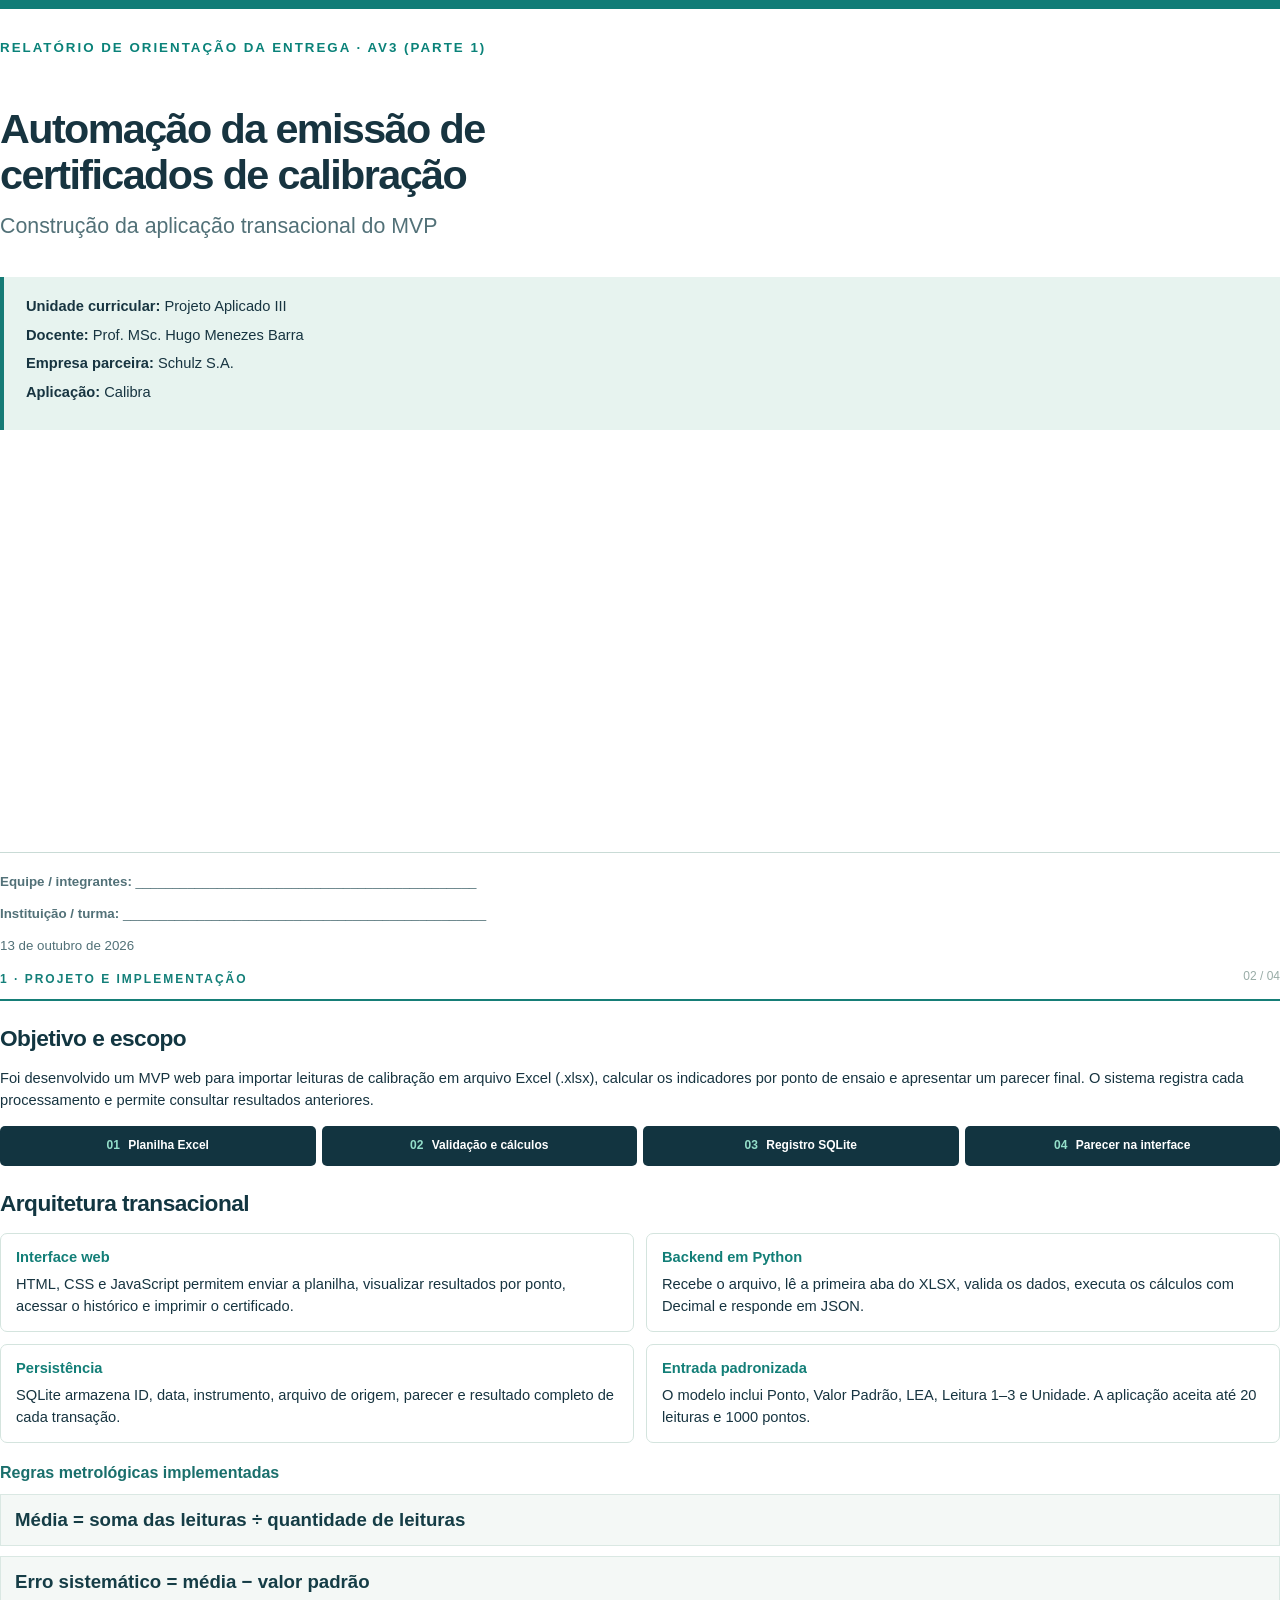
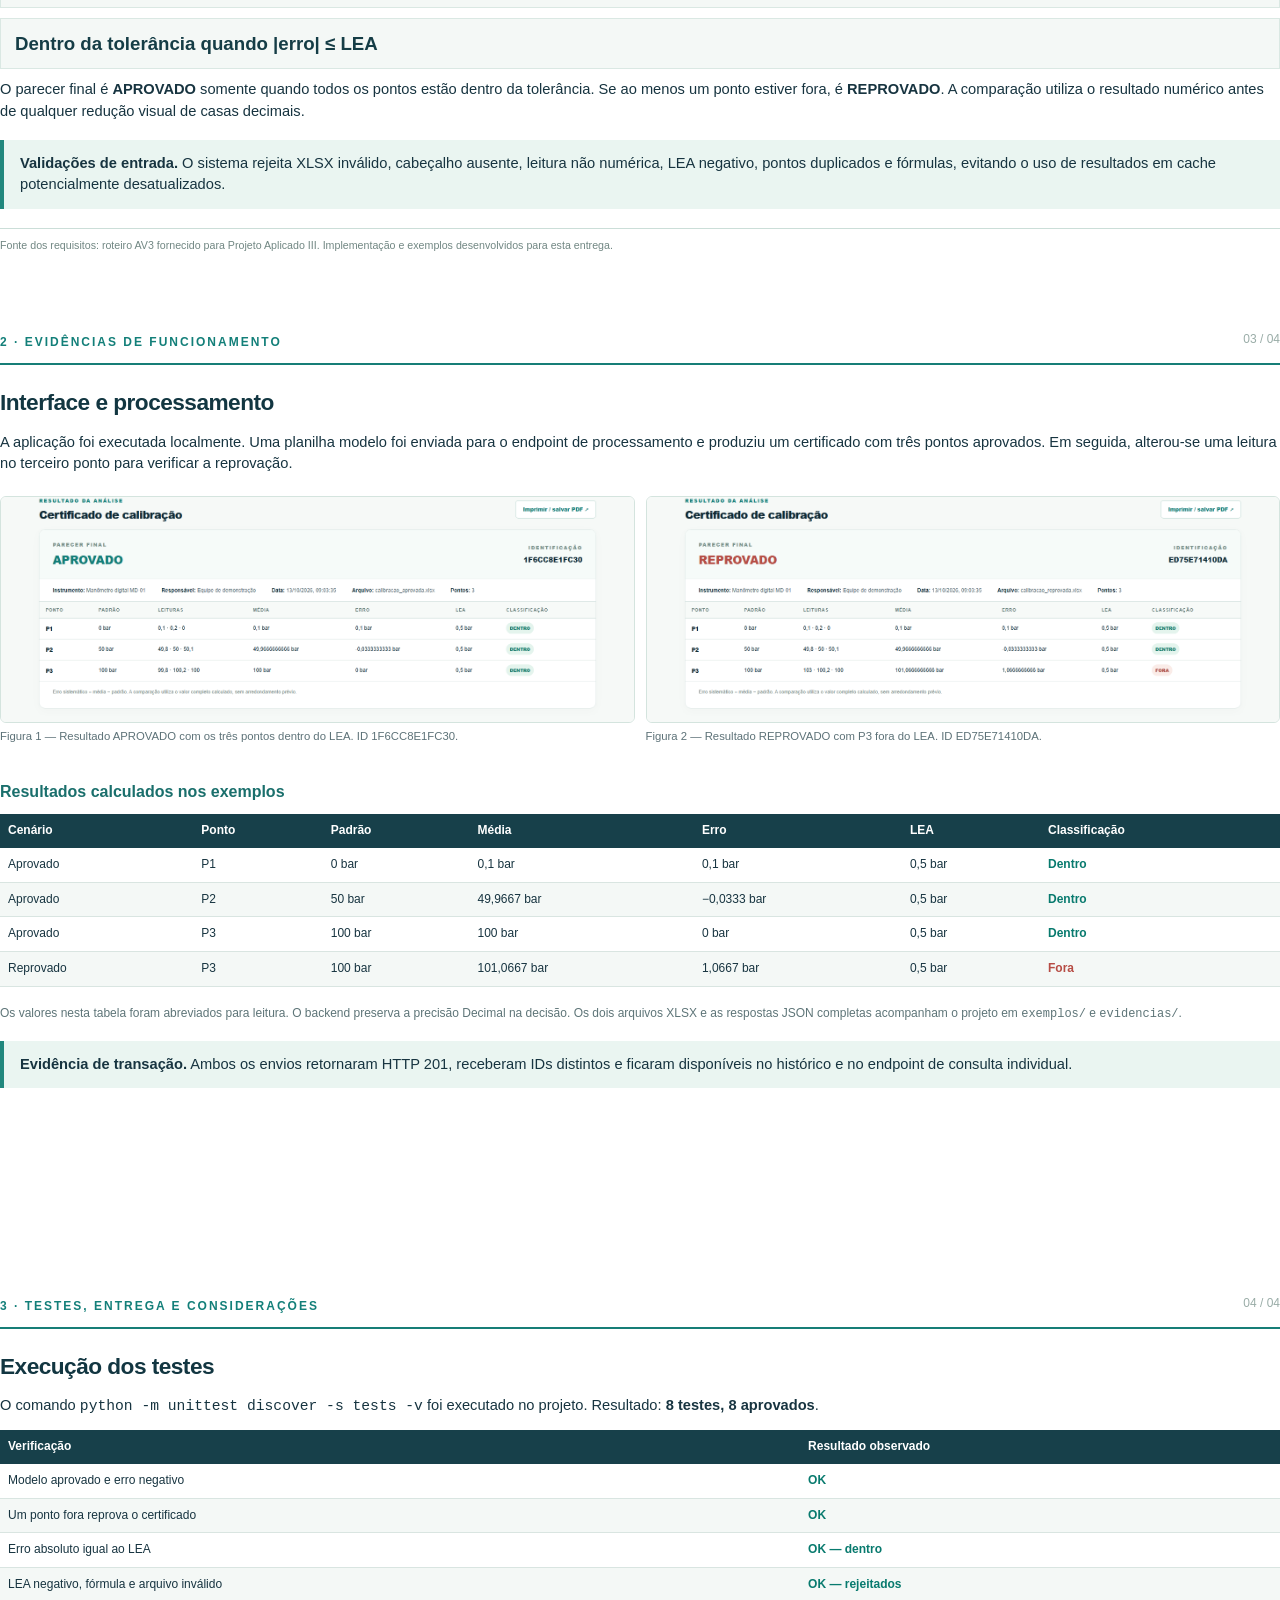
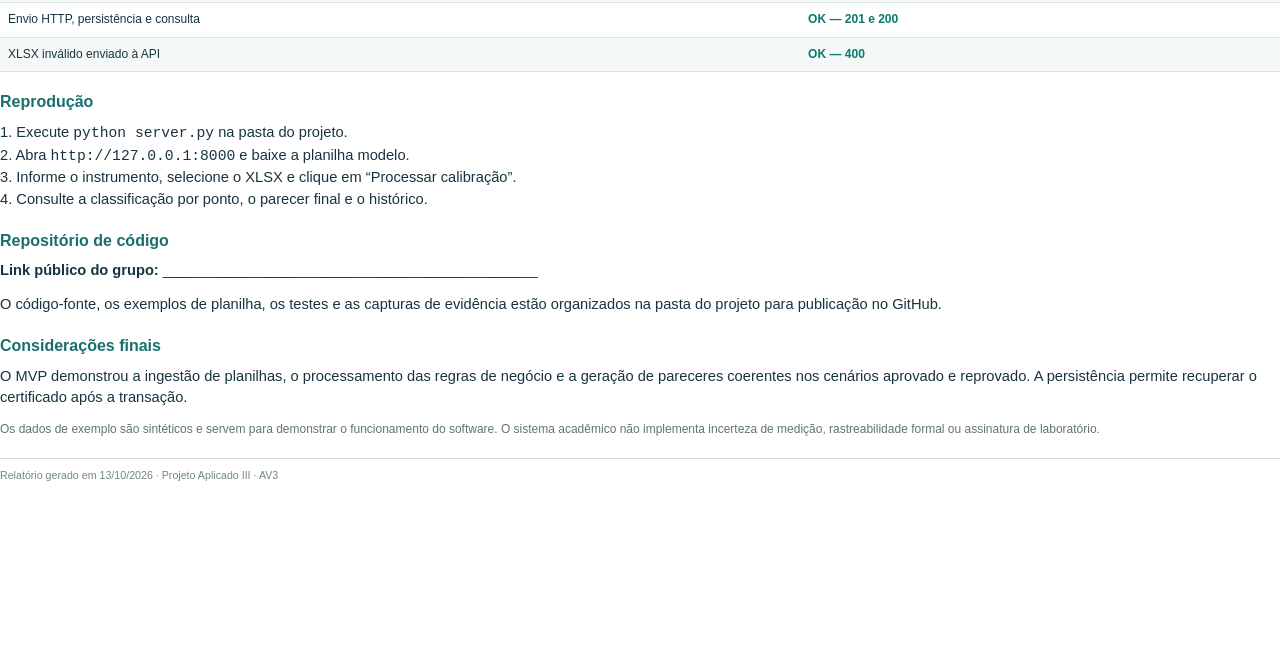
==== relatorio.html @ 75e2693e "Implementa MVP de calibração e relatório AV3" ====
<!doctype html>
<html lang="pt-BR">
<head>
<meta charset="utf-8">
<title>Relatório AV3 — Projeto Aplicado III</title>
<style>
  @page{size:A4;margin:15mm 16mm 16mm}*{box-sizing:border-box}html{font-family:Arial,Helvetica,sans-serif;color:#173440;font-size:11pt;line-height:1.48}body{margin:0}h1,h2,h3,p{margin-top:0}h1{font-size:31pt;line-height:1.12;letter-spacing:-1.2pt}h2{font-size:17pt;letter-spacing:-.4pt;margin-bottom:12px;color:#123641}h3{font-size:12pt;margin:18px 0 8px;color:#1a6f6c}p{margin-bottom:12px}.muted{color:#627b7f}.small{font-size:9pt}.micro{font-size:8pt}.eyebrow{font-size:9pt;letter-spacing:2px;font-weight:bold;color:#137f79;text-transform:uppercase}.cover{height:256mm;display:flex;flex-direction:column;justify-content:space-between}.cover-top{border-top:9px solid #117c77;padding-top:29px}.cover-kicker{color:#0a8279;font-weight:bold;letter-spacing:2px;text-transform:uppercase;font-size:10pt;margin-bottom:48px}.cover h1{max-width:150mm;margin-bottom:13px}.cover .subtitle{font-size:16pt;color:#527178;max-width:150mm}.cover-box{background:#e7f3ef;border-left:4px solid #167b76;padding:19px 22px;margin-top:34px}.cover-box p{margin:0 0 7px}.cover-bottom{border-top:1px solid #c9dbd6;padding-top:19px;color:#527178;font-size:10pt}.page{page-break-before:always;min-height:255mm}.page-heading{padding-bottom:10px;border-bottom:2px solid #167e77;margin-bottom:21px}.page-number{float:right;color:#99aca7;font-size:9pt}.callout{background:#eaf5f1;border-left:4px solid #21877d;padding:13px 16px;margin:17px 0}.flow{display:flex;gap:6px;margin:15px 0 21px}.flow span{flex:1;background:#123440;color:white;text-align:center;padding:11px 6px;border-radius:5px;font-size:9pt;font-weight:bold}.flow b{color:#94dfca;margin-right:5px}.grid{display:grid;grid-template-columns:1fr 1fr;gap:12px}.card{border:1px solid #d4e4de;border-radius:7px;padding:13px 15px}.card strong{display:block;color:#127e77;margin-bottom:6px}.formula{font-size:14pt;font-weight:bold;color:#153d46;padding:11px 14px;background:#f4f8f6;border:1px solid #dae8e3;margin:10px 0}.note{font-size:9pt;color:#5e7578}.table{border-collapse:collapse;width:100%;font-size:9pt;margin:11px 0 18px}.table th{background:#17404a;color:white;text-align:left;padding:8px}.table td{padding:8px;border-bottom:1px solid #d9e5e1}.table tr:nth-child(even) td{background:#f4f8f6}.pass{color:#087a6e;font-weight:bold}.fail{color:#b64c44;font-weight:bold}.evidence-frame{height:73mm;border:1px solid #d4e4de;overflow:hidden;border-radius:6px;margin-top:9px;background:#fff}.evidence-frame img{display:block;width:100%;height:100%;object-fit:cover;object-position:center 78%}.evidence-caption{color:#5d7278;font-size:8.5pt;margin:5px 0 17px}.side-by-side{display:grid;grid-template-columns:1fr 1fr;gap:11px}.side-by-side .evidence-frame{height:60mm}.side-by-side .evidence-frame img{object-position:center 77%}.test-list{margin:6px 0 0;padding-left:17px;font-size:9pt}.test-list li{margin-bottom:4px}.footerline{border-top:1px solid #cbded8;padding-top:9px;margin-top:19px;color:#718783;font-size:8pt}.break{page-break-before:always}
</style>
</head>
<body>
  <section class="cover">
    <div class="cover-top">
      <div class="cover-kicker">Relatório de orientação da entrega · AV3 (parte 1)</div>
      <h1>Automação da emissão de certificados de calibração</h1>
      <p class="subtitle">Construção da aplicação transacional do MVP</p>
      <div class="cover-box">
        <p><strong>Unidade curricular:</strong> Projeto Aplicado III</p>
        <p><strong>Docente:</strong> Prof. MSc. Hugo Menezes Barra</p>
        <p><strong>Empresa parceira:</strong> Schulz S.A.</p>
        <p><strong>Aplicação:</strong> Calibra</p>
      </div>
    </div>
    <div class="cover-bottom">
      <p><strong>Equipe / integrantes:</strong> ______________________________________________</p>
      <p><strong>Instituição / turma:</strong> _________________________________________________</p>
      <p>13 de outubro de 2026</p>
    </div>
  </section>

  <section class="page">
    <div class="page-heading"><span class="page-number">02 / 04</span><span class="eyebrow">1 · Projeto e implementação</span></div>
    <h2>Objetivo e escopo</h2>
    <p>Foi desenvolvido um MVP web para importar leituras de calibração em arquivo Excel (.xlsx), calcular os indicadores por ponto de ensaio e apresentar um parecer final. O sistema registra cada processamento e permite consultar resultados anteriores.</p>
    <div class="flow"><span><b>01</b> Planilha Excel</span><span><b>02</b> Validação e cálculos</span><span><b>03</b> Registro SQLite</span><span><b>04</b> Parecer na interface</span></div>
    <h2>Arquitetura transacional</h2>
    <div class="grid">
      <div class="card"><strong>Interface web</strong>HTML, CSS e JavaScript permitem enviar a planilha, visualizar resultados por ponto, acessar o histórico e imprimir o certificado.</div>
      <div class="card"><strong>Backend em Python</strong>Recebe o arquivo, lê a primeira aba do XLSX, valida os dados, executa os cálculos com Decimal e responde em JSON.</div>
      <div class="card"><strong>Persistência</strong>SQLite armazena ID, data, instrumento, arquivo de origem, parecer e resultado completo de cada transação.</div>
      <div class="card"><strong>Entrada padronizada</strong>O modelo inclui Ponto, Valor Padrão, LEA, Leitura 1–3 e Unidade. A aplicação aceita até 20 leituras e 1000 pontos.</div>
    </div>
    <h3>Regras metrológicas implementadas</h3>
    <div class="formula">Média = soma das leituras ÷ quantidade de leituras</div>
    <div class="formula">Erro sistemático = média − valor padrão</div>
    <div class="formula">Dentro da tolerância quando |erro| ≤ LEA</div>
    <p>O parecer final é <strong>APROVADO</strong> somente quando todos os pontos estão dentro da tolerância. Se ao menos um ponto estiver fora, é <strong>REPROVADO</strong>. A comparação utiliza o resultado numérico antes de qualquer redução visual de casas decimais.</p>
    <div class="callout"><strong>Validações de entrada.</strong> O sistema rejeita XLSX inválido, cabeçalho ausente, leitura não numérica, LEA negativo, pontos duplicados e fórmulas, evitando o uso de resultados em cache potencialmente desatualizados.</div>
    <p class="footerline">Fonte dos requisitos: roteiro AV3 fornecido para Projeto Aplicado III. Implementação e exemplos desenvolvidos para esta entrega.</p>
  </section>

  <section class="page">
    <div class="page-heading"><span class="page-number">03 / 04</span><span class="eyebrow">2 · Evidências de funcionamento</span></div>
    <h2>Interface e processamento</h2>
    <p>A aplicação foi executada localmente. Uma planilha modelo foi enviada para o endpoint de processamento e produziu um certificado com três pontos aprovados. Em seguida, alterou-se uma leitura no terceiro ponto para verificar a reprovação.</p>
    <div class="side-by-side">
      <div><div class="evidence-frame"><img src="evidencias/02-aprovado.png" alt="Captura real do certificado aprovado"></div><p class="evidence-caption">Figura 1 — Resultado APROVADO com os três pontos dentro do LEA. ID 1F6CC8E1FC30.</p></div>
      <div><div class="evidence-frame"><img src="evidencias/03-reprovado.png" alt="Captura real do certificado reprovado"></div><p class="evidence-caption">Figura 2 — Resultado REPROVADO com P3 fora do LEA. ID ED75E71410DA.</p></div>
    </div>
    <h3>Resultados calculados nos exemplos</h3>
    <table class="table"><thead><tr><th>Cenário</th><th>Ponto</th><th>Padrão</th><th>Média</th><th>Erro</th><th>LEA</th><th>Classificação</th></tr></thead><tbody>
      <tr><td>Aprovado</td><td>P1</td><td>0 bar</td><td>0,1 bar</td><td>0,1 bar</td><td>0,5 bar</td><td class="pass">Dentro</td></tr>
      <tr><td>Aprovado</td><td>P2</td><td>50 bar</td><td>49,9667 bar</td><td>−0,0333 bar</td><td>0,5 bar</td><td class="pass">Dentro</td></tr>
      <tr><td>Aprovado</td><td>P3</td><td>100 bar</td><td>100 bar</td><td>0 bar</td><td>0,5 bar</td><td class="pass">Dentro</td></tr>
      <tr><td>Reprovado</td><td>P3</td><td>100 bar</td><td>101,0667 bar</td><td>1,0667 bar</td><td>0,5 bar</td><td class="fail">Fora</td></tr>
    </tbody></table>
    <p class="note">Os valores nesta tabela foram abreviados para leitura. O backend preserva a precisão Decimal na decisão. Os dois arquivos XLSX e as respostas JSON completas acompanham o projeto em <code>exemplos/</code> e <code>evidencias/</code>.</p>
    <div class="callout"><strong>Evidência de transação.</strong> Ambos os envios retornaram HTTP 201, receberam IDs distintos e ficaram disponíveis no histórico e no endpoint de consulta individual.</div>
  </section>

  <section class="page">
    <div class="page-heading"><span class="page-number">04 / 04</span><span class="eyebrow">3 · Testes, entrega e considerações</span></div>
    <h2>Execução dos testes</h2>
    <p>O comando <code>python -m unittest discover -s tests -v</code> foi executado no projeto. Resultado: <strong>8 testes, 8 aprovados</strong>.</p>
    <table class="table"><thead><tr><th>Verificação</th><th>Resultado observado</th></tr></thead><tbody>
      <tr><td>Modelo aprovado e erro negativo</td><td class="pass">OK</td></tr>
      <tr><td>Um ponto fora reprova o certificado</td><td class="pass">OK</td></tr>
      <tr><td>Erro absoluto igual ao LEA</td><td class="pass">OK — dentro</td></tr>
      <tr><td>LEA negativo, fórmula e arquivo inválido</td><td class="pass">OK — rejeitados</td></tr>
      <tr><td>Envio HTTP, persistência e consulta</td><td class="pass">OK — 201 e 200</td></tr>
      <tr><td>XLSX inválido enviado à API</td><td class="pass">OK — 400</td></tr>
    </tbody></table>
    <h3>Reprodução</h3>
    <p>1. Execute <code>python server.py</code> na pasta do projeto.<br>2. Abra <code>http://127.0.0.1:8000</code> e baixe a planilha modelo.<br>3. Informe o instrumento, selecione o XLSX e clique em “Processar calibração”.<br>4. Consulte a classificação por ponto, o parecer final e o histórico.</p>
    <h3>Repositório de código</h3>
    <p><strong>Link público do grupo:</strong> ______________________________________________</p>
    <p>O código-fonte, os exemplos de planilha, os testes e as capturas de evidência estão organizados na pasta do projeto para publicação no GitHub.</p>
    <h3>Considerações finais</h3>
    <p>O MVP demonstrou a ingestão de planilhas, o processamento das regras de negócio e a geração de pareceres coerentes nos cenários aprovado e reprovado. A persistência permite recuperar o certificado após a transação.</p>
    <p class="note">Os dados de exemplo são sintéticos e servem para demonstrar o funcionamento do software. O sistema acadêmico não implementa incerteza de medição, rastreabilidade formal ou assinatura de laboratório.</p>
    <p class="footerline">Relatório gerado em 13/10/2026 · Projeto Aplicado III · AV3</p>
  </section>
</body>
</html>
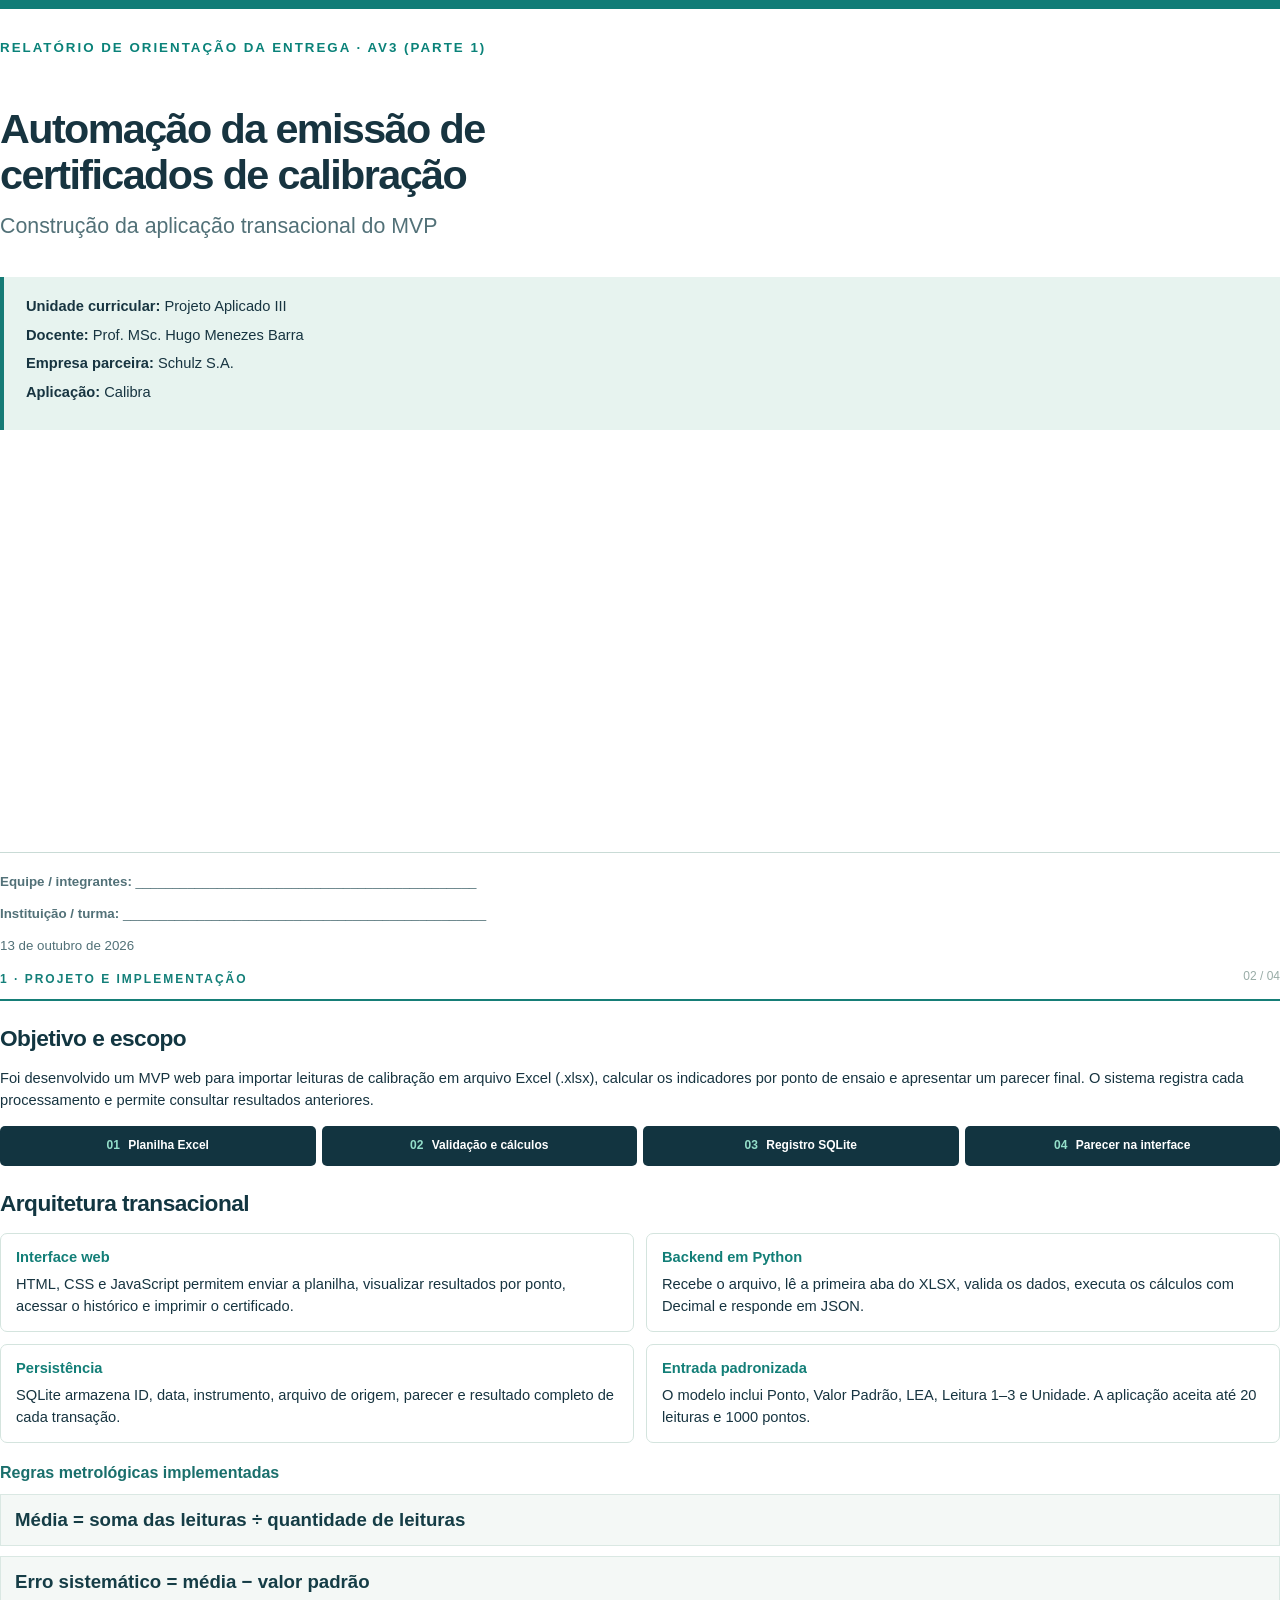
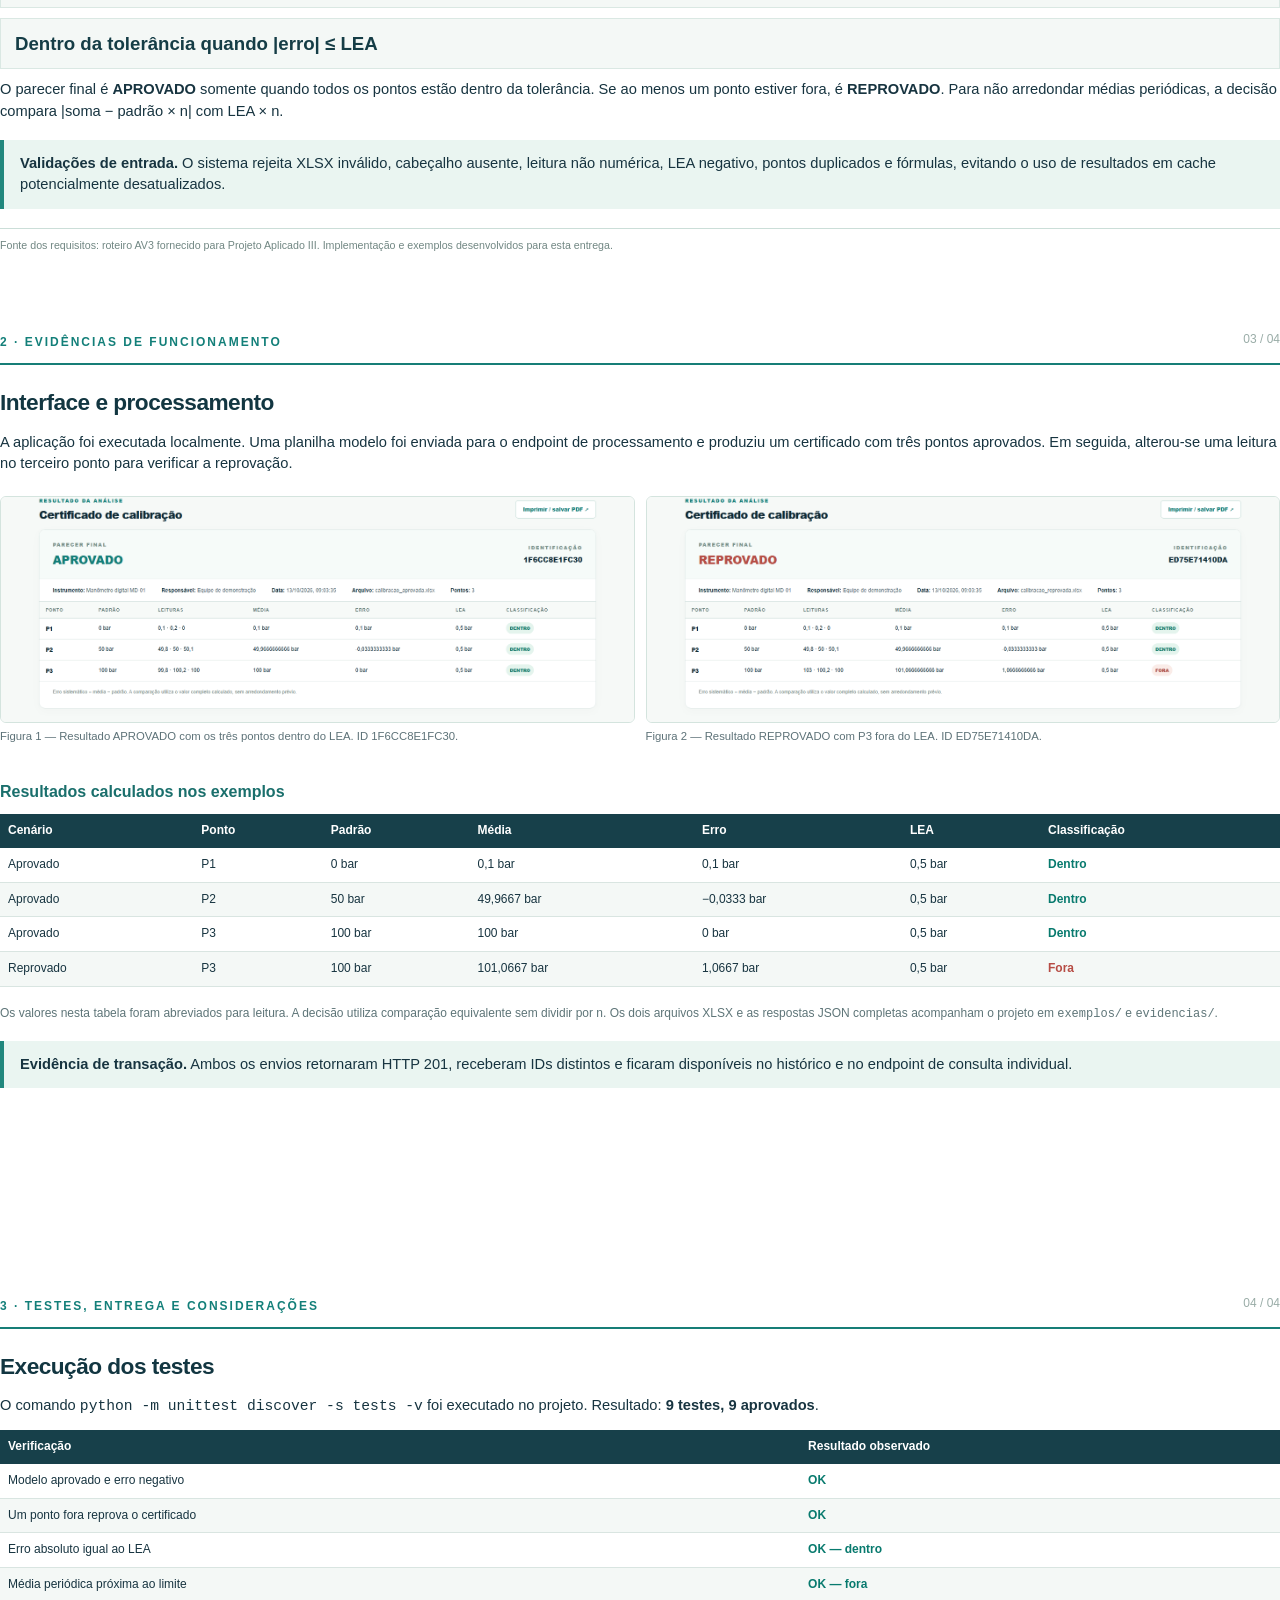
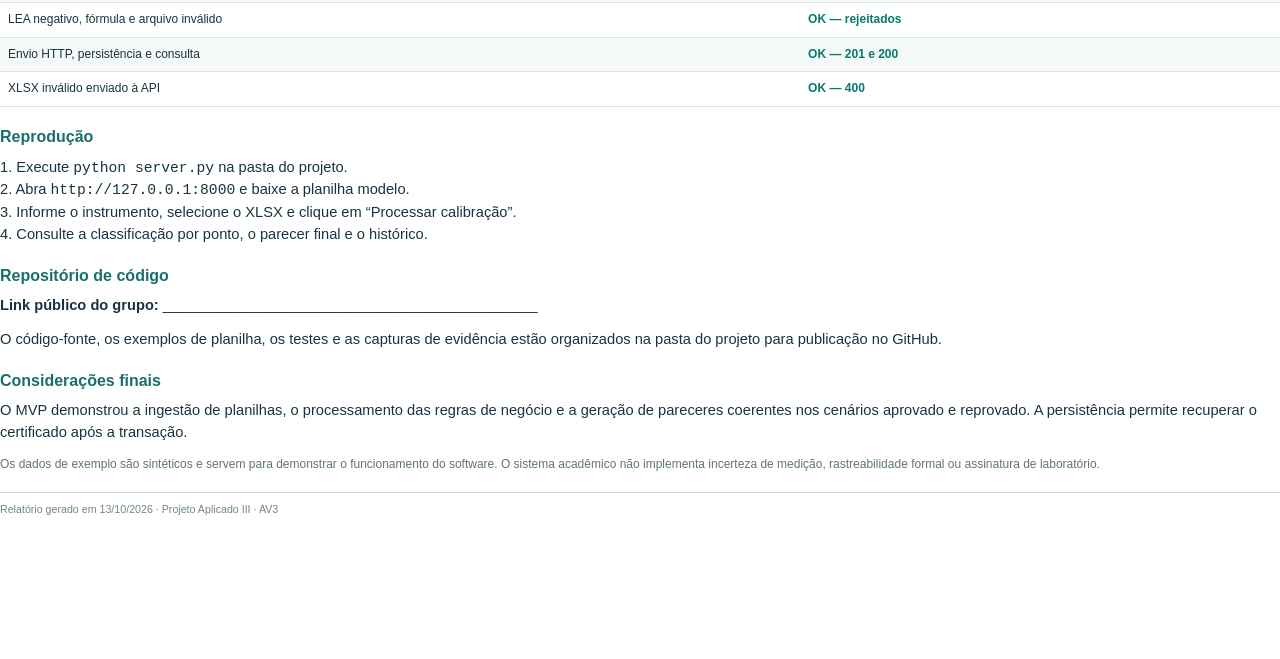
==== commit d699f472: "Refina comparação de tolerância e relatório" ====
--- a/relatorio.html
+++ b/relatorio.html
@@ -43,7 +43,7 @@
     <div class="formula">Média = soma das leituras ÷ quantidade de leituras</div>
     <div class="formula">Erro sistemático = média − valor padrão</div>
     <div class="formula">Dentro da tolerância quando |erro| ≤ LEA</div>
-    <p>O parecer final é <strong>APROVADO</strong> somente quando todos os pontos estão dentro da tolerância. Se ao menos um ponto estiver fora, é <strong>REPROVADO</strong>. A comparação utiliza o resultado numérico antes de qualquer redução visual de casas decimais.</p>
+    <p>O parecer final é <strong>APROVADO</strong> somente quando todos os pontos estão dentro da tolerância. Se ao menos um ponto estiver fora, é <strong>REPROVADO</strong>. Para não arredondar médias periódicas, a decisão compara |soma − padrão × n| com LEA × n.</p>
     <div class="callout"><strong>Validações de entrada.</strong> O sistema rejeita XLSX inválido, cabeçalho ausente, leitura não numérica, LEA negativo, pontos duplicados e fórmulas, evitando o uso de resultados em cache potencialmente desatualizados.</div>
     <p class="footerline">Fonte dos requisitos: roteiro AV3 fornecido para Projeto Aplicado III. Implementação e exemplos desenvolvidos para esta entrega.</p>
   </section>
@@ -63,18 +63,19 @@
       <tr><td>Aprovado</td><td>P3</td><td>100 bar</td><td>100 bar</td><td>0 bar</td><td>0,5 bar</td><td class="pass">Dentro</td></tr>
       <tr><td>Reprovado</td><td>P3</td><td>100 bar</td><td>101,0667 bar</td><td>1,0667 bar</td><td>0,5 bar</td><td class="fail">Fora</td></tr>
     </tbody></table>
-    <p class="note">Os valores nesta tabela foram abreviados para leitura. O backend preserva a precisão Decimal na decisão. Os dois arquivos XLSX e as respostas JSON completas acompanham o projeto em <code>exemplos/</code> e <code>evidencias/</code>.</p>
+    <p class="note">Os valores nesta tabela foram abreviados para leitura. A decisão utiliza comparação equivalente sem dividir por n. Os dois arquivos XLSX e as respostas JSON completas acompanham o projeto em <code>exemplos/</code> e <code>evidencias/</code>.</p>
     <div class="callout"><strong>Evidência de transação.</strong> Ambos os envios retornaram HTTP 201, receberam IDs distintos e ficaram disponíveis no histórico e no endpoint de consulta individual.</div>
   </section>
 
   <section class="page">
     <div class="page-heading"><span class="page-number">04 / 04</span><span class="eyebrow">3 · Testes, entrega e considerações</span></div>
     <h2>Execução dos testes</h2>
-    <p>O comando <code>python -m unittest discover -s tests -v</code> foi executado no projeto. Resultado: <strong>8 testes, 8 aprovados</strong>.</p>
+    <p>O comando <code>python -m unittest discover -s tests -v</code> foi executado no projeto. Resultado: <strong>9 testes, 9 aprovados</strong>.</p>
     <table class="table"><thead><tr><th>Verificação</th><th>Resultado observado</th></tr></thead><tbody>
       <tr><td>Modelo aprovado e erro negativo</td><td class="pass">OK</td></tr>
       <tr><td>Um ponto fora reprova o certificado</td><td class="pass">OK</td></tr>
       <tr><td>Erro absoluto igual ao LEA</td><td class="pass">OK — dentro</td></tr>
+      <tr><td>Média periódica próxima ao limite</td><td class="pass">OK — fora</td></tr>
       <tr><td>LEA negativo, fórmula e arquivo inválido</td><td class="pass">OK — rejeitados</td></tr>
       <tr><td>Envio HTTP, persistência e consulta</td><td class="pass">OK — 201 e 200</td></tr>
       <tr><td>XLSX inválido enviado à API</td><td class="pass">OK — 400</td></tr>
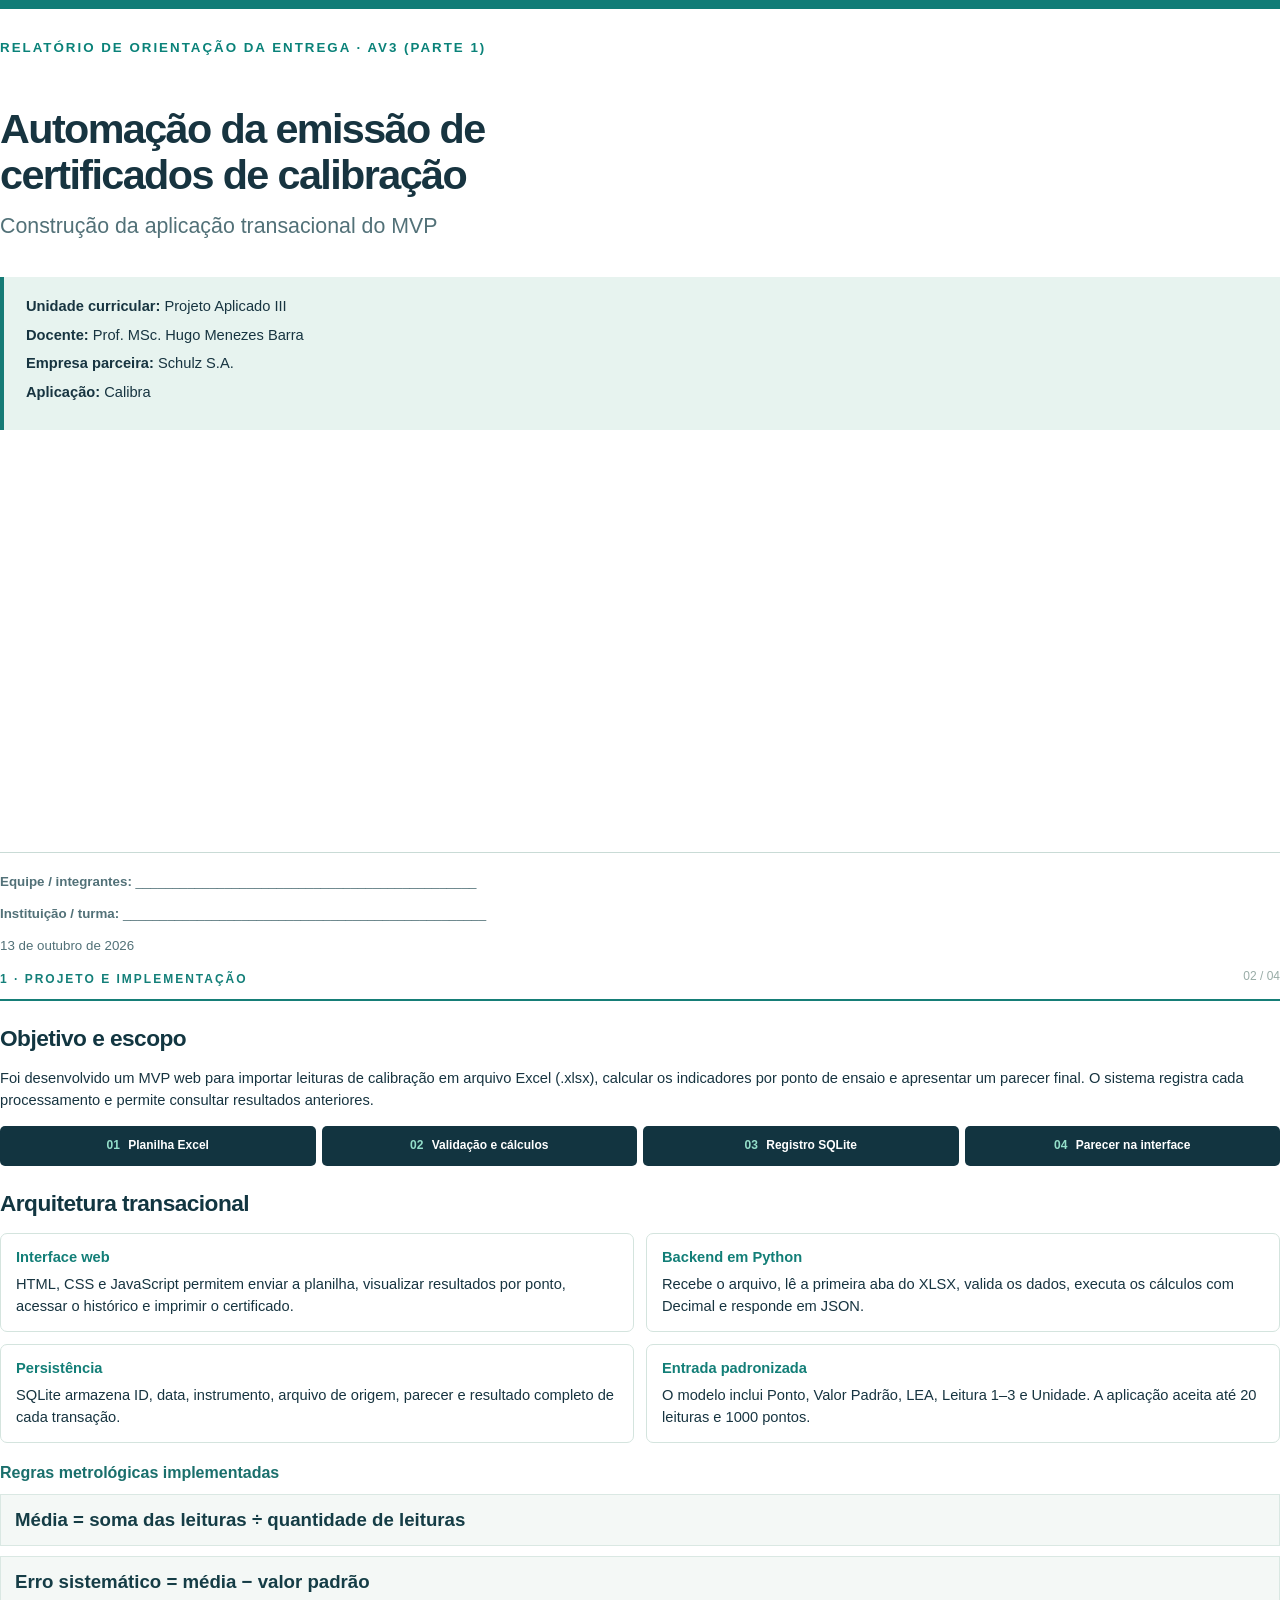
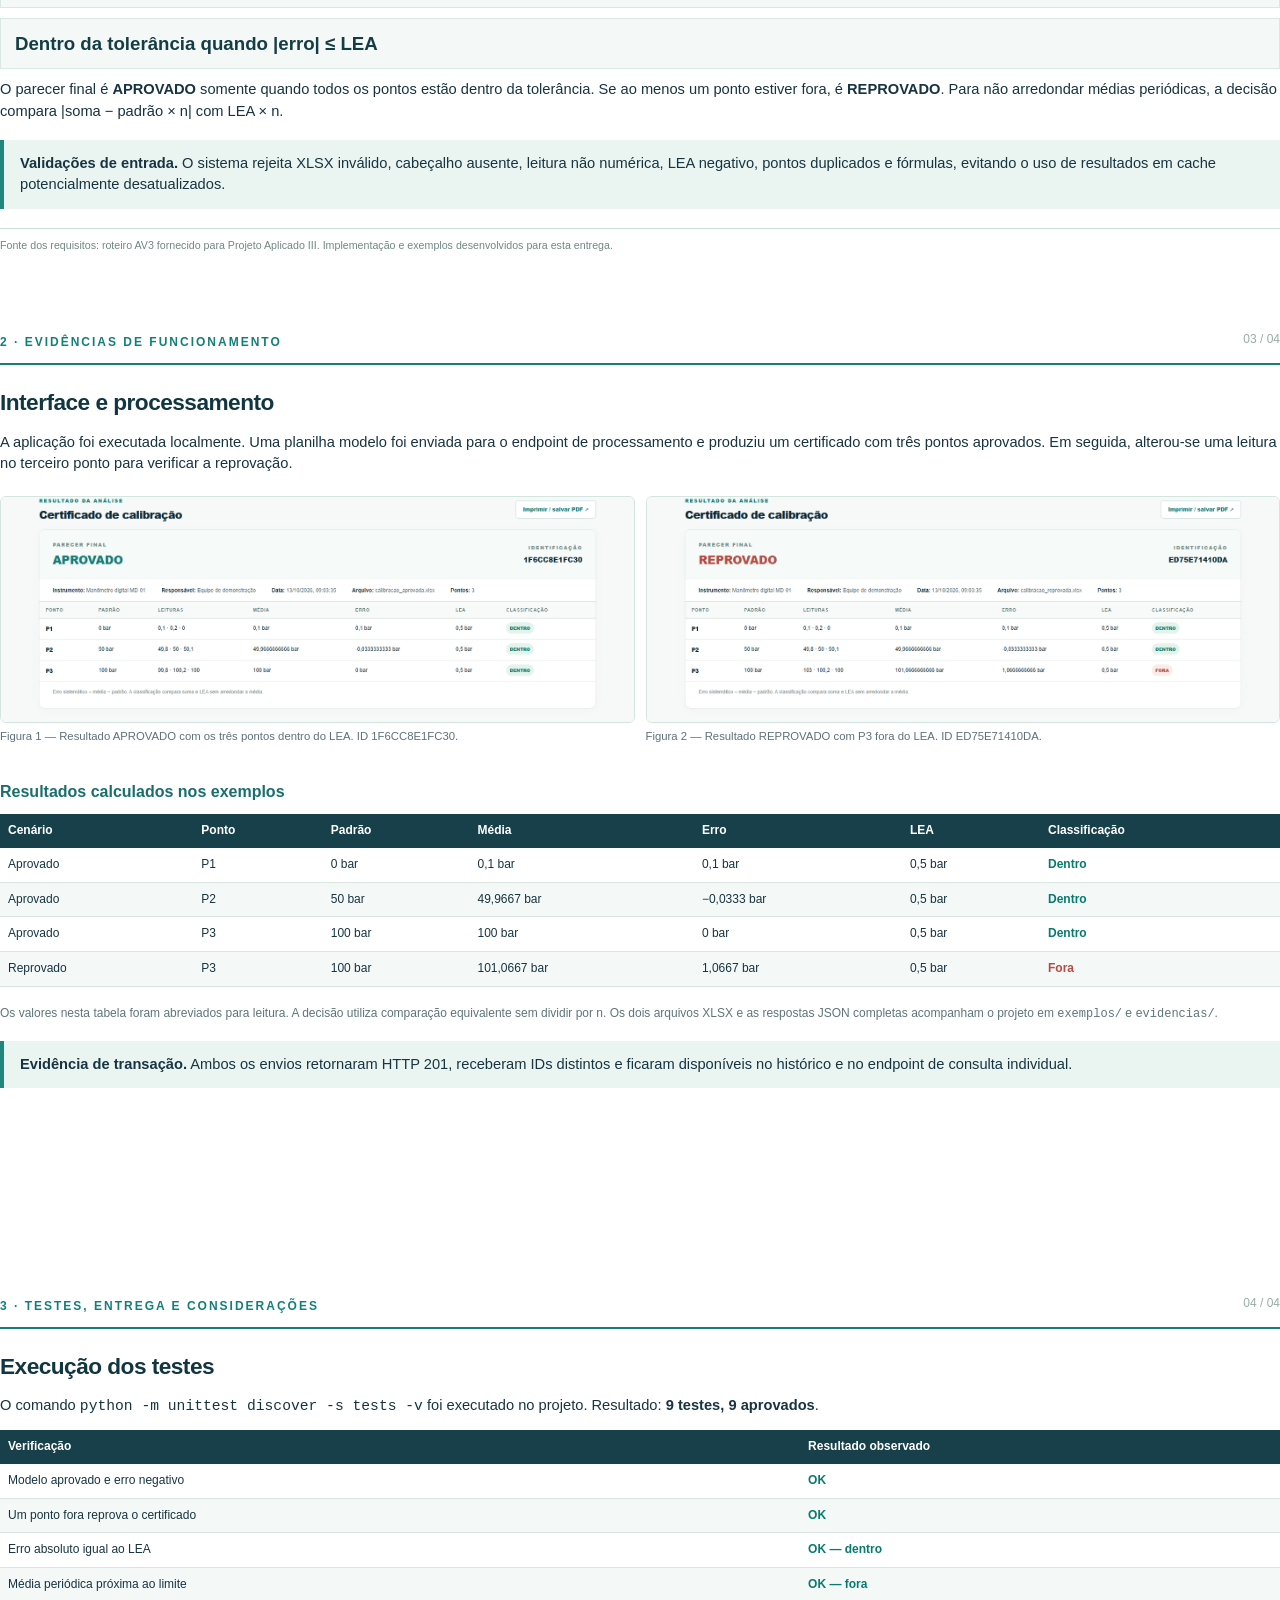
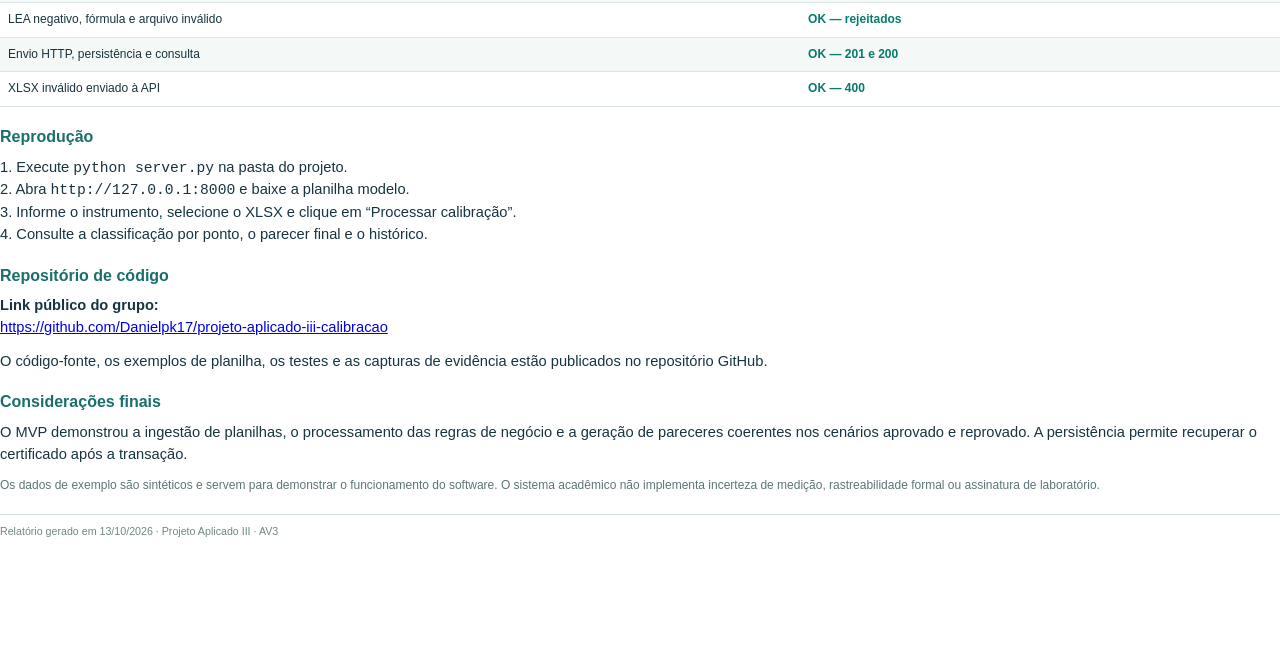
==== commit 9c5d450f: "Inclui link público do repositório no relatório" ====
--- a/relatorio.html
+++ b/relatorio.html
@@ -83,8 +83,8 @@
     <h3>Reprodução</h3>
     <p>1. Execute <code>python server.py</code> na pasta do projeto.<br>2. Abra <code>http://127.0.0.1:8000</code> e baixe a planilha modelo.<br>3. Informe o instrumento, selecione o XLSX e clique em “Processar calibração”.<br>4. Consulte a classificação por ponto, o parecer final e o histórico.</p>
     <h3>Repositório de código</h3>
-    <p><strong>Link público do grupo:</strong> ______________________________________________</p>
-    <p>O código-fonte, os exemplos de planilha, os testes e as capturas de evidência estão organizados na pasta do projeto para publicação no GitHub.</p>
+    <p><strong>Link público do grupo:</strong><br><a href="https://github.com/Danielpk17/projeto-aplicado-iii-calibracao">https://github.com/Danielpk17/projeto-aplicado-iii-calibracao</a></p>
+    <p>O código-fonte, os exemplos de planilha, os testes e as capturas de evidência estão publicados no repositório GitHub.</p>
     <h3>Considerações finais</h3>
     <p>O MVP demonstrou a ingestão de planilhas, o processamento das regras de negócio e a geração de pareceres coerentes nos cenários aprovado e reprovado. A persistência permite recuperar o certificado após a transação.</p>
     <p class="note">Os dados de exemplo são sintéticos e servem para demonstrar o funcionamento do software. O sistema acadêmico não implementa incerteza de medição, rastreabilidade formal ou assinatura de laboratório.</p>
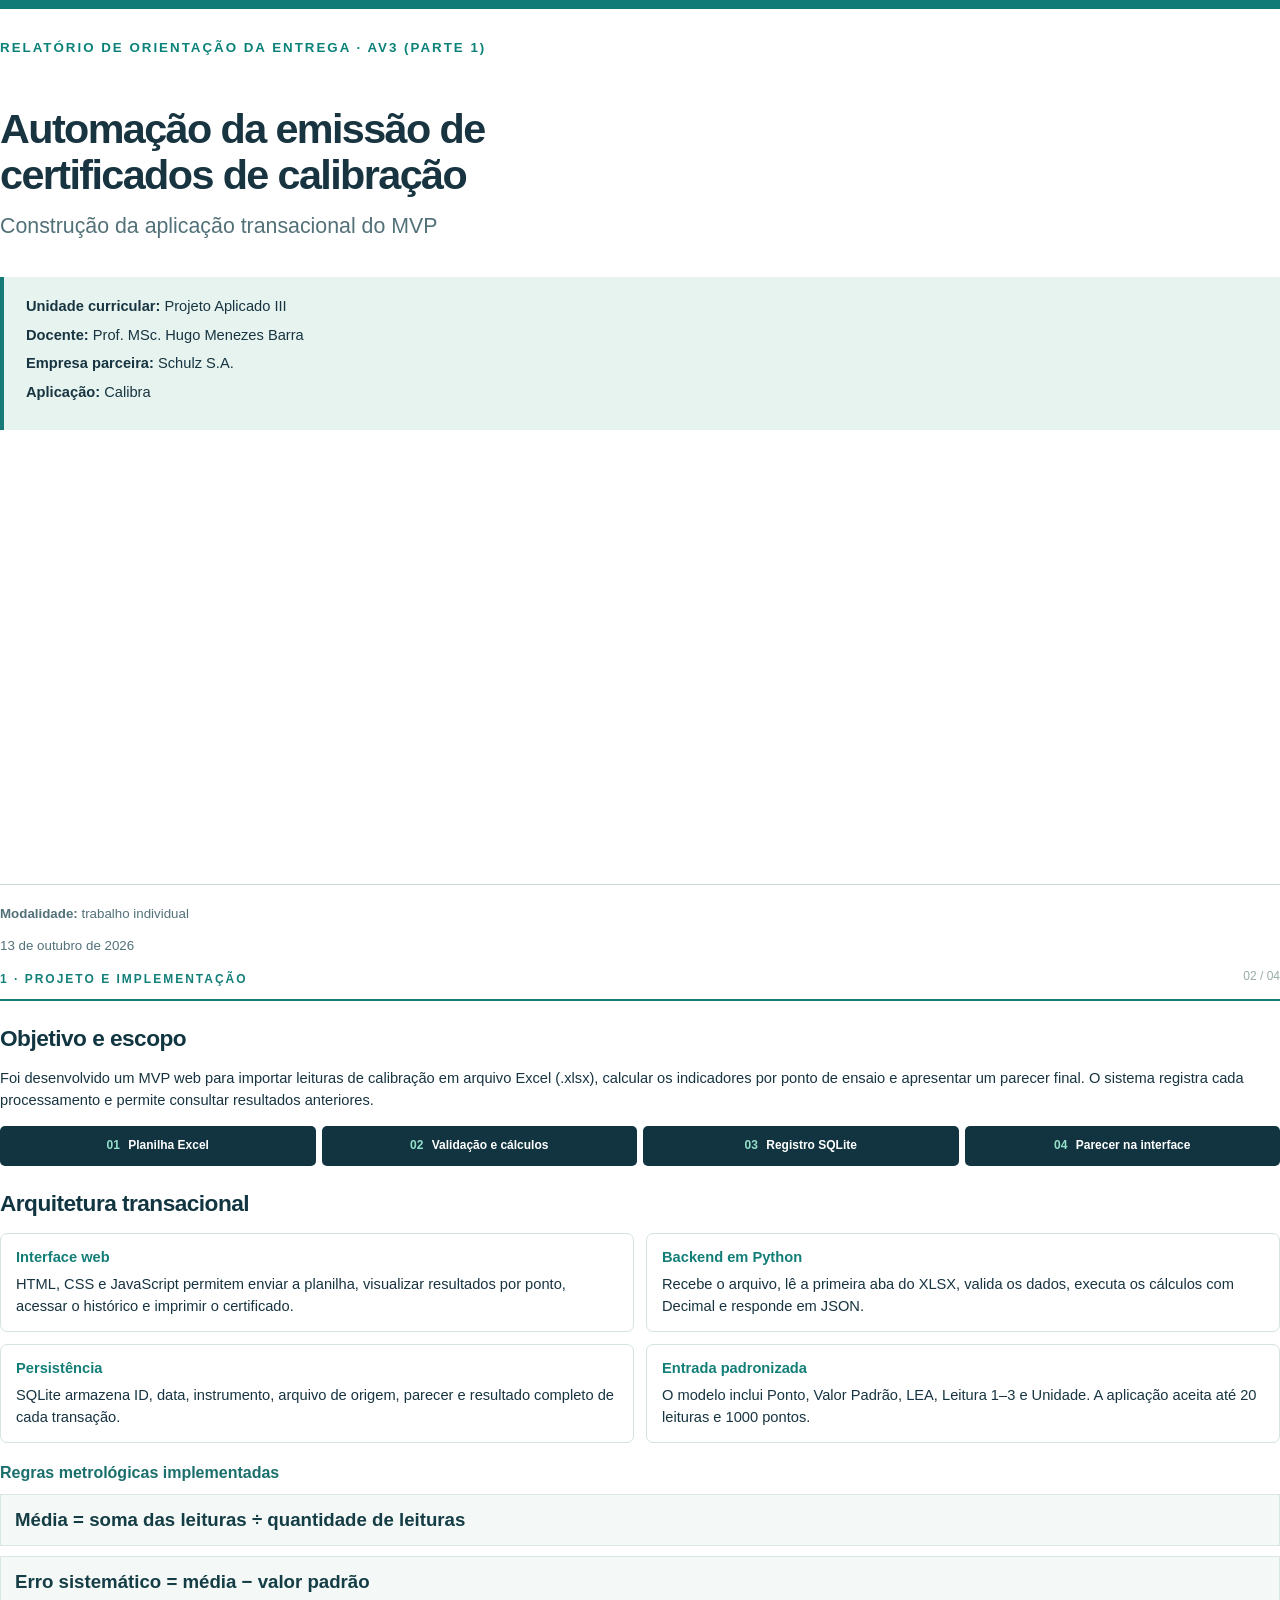
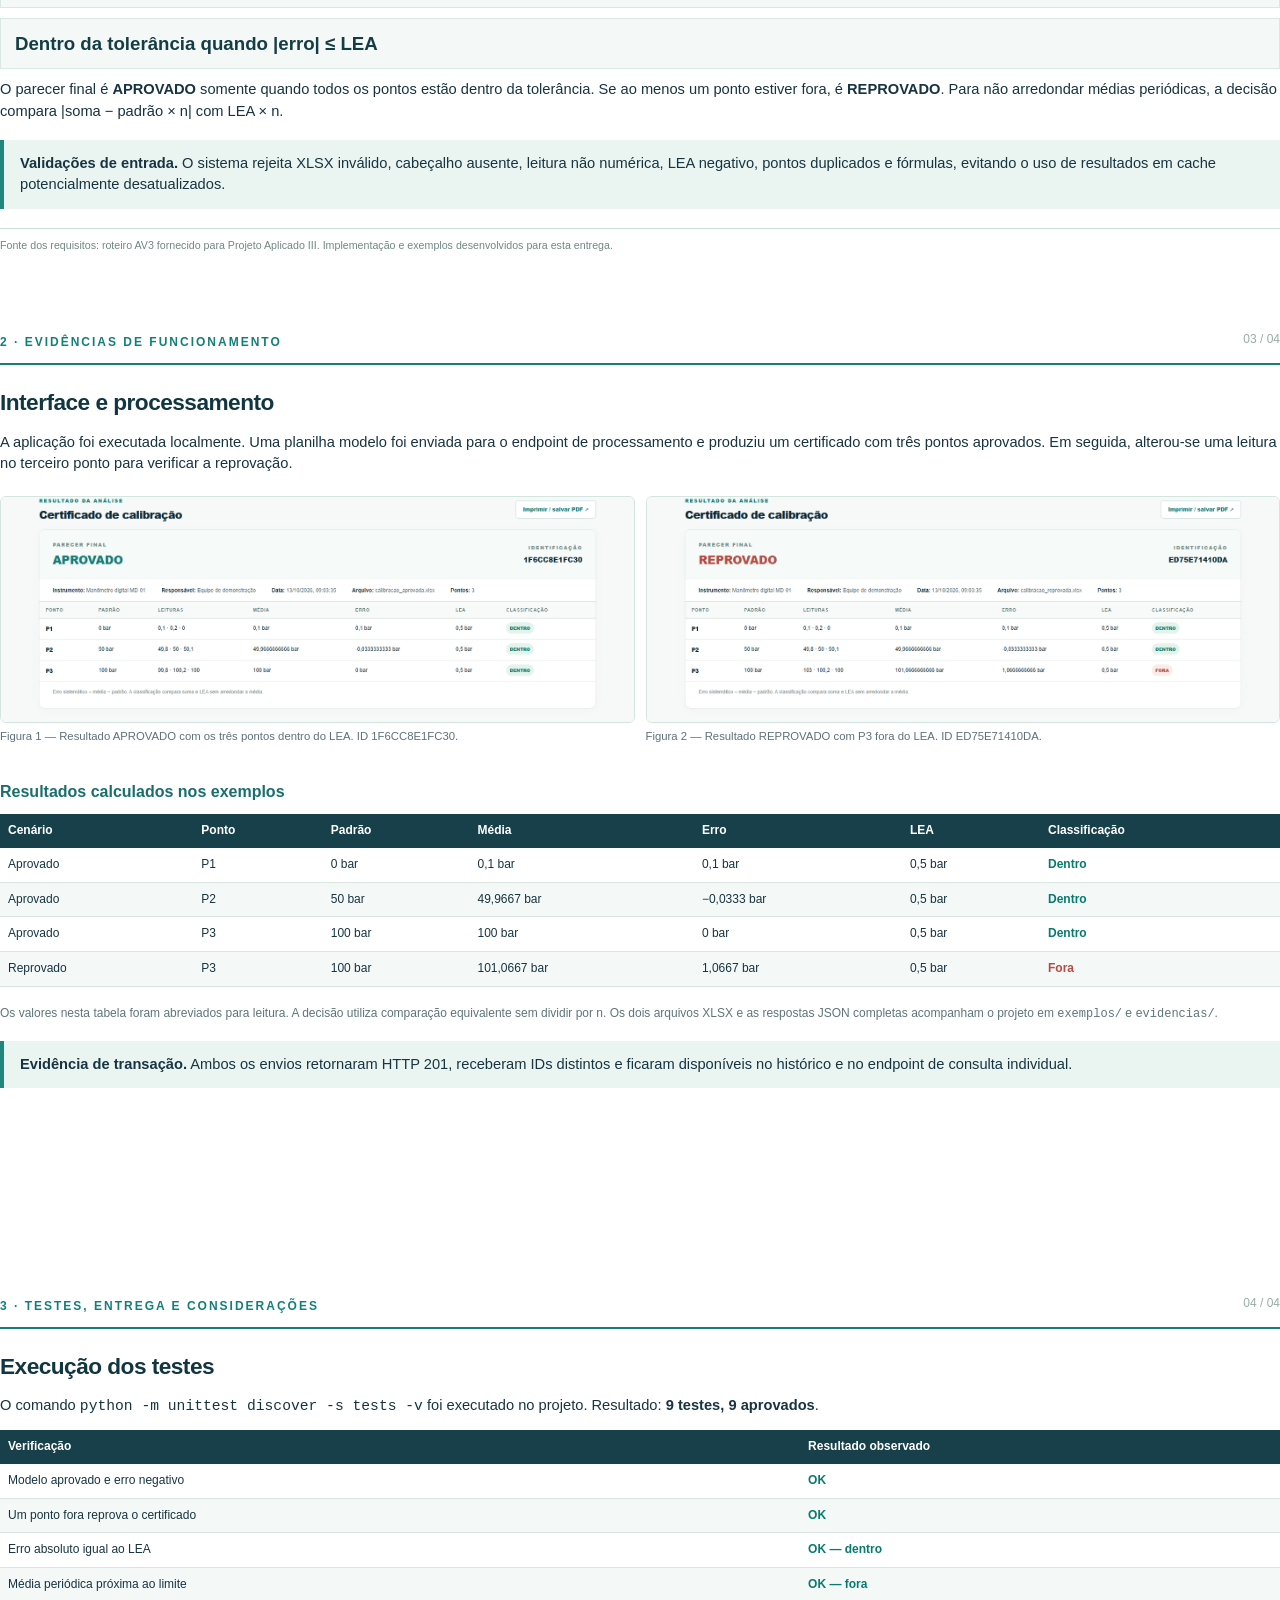
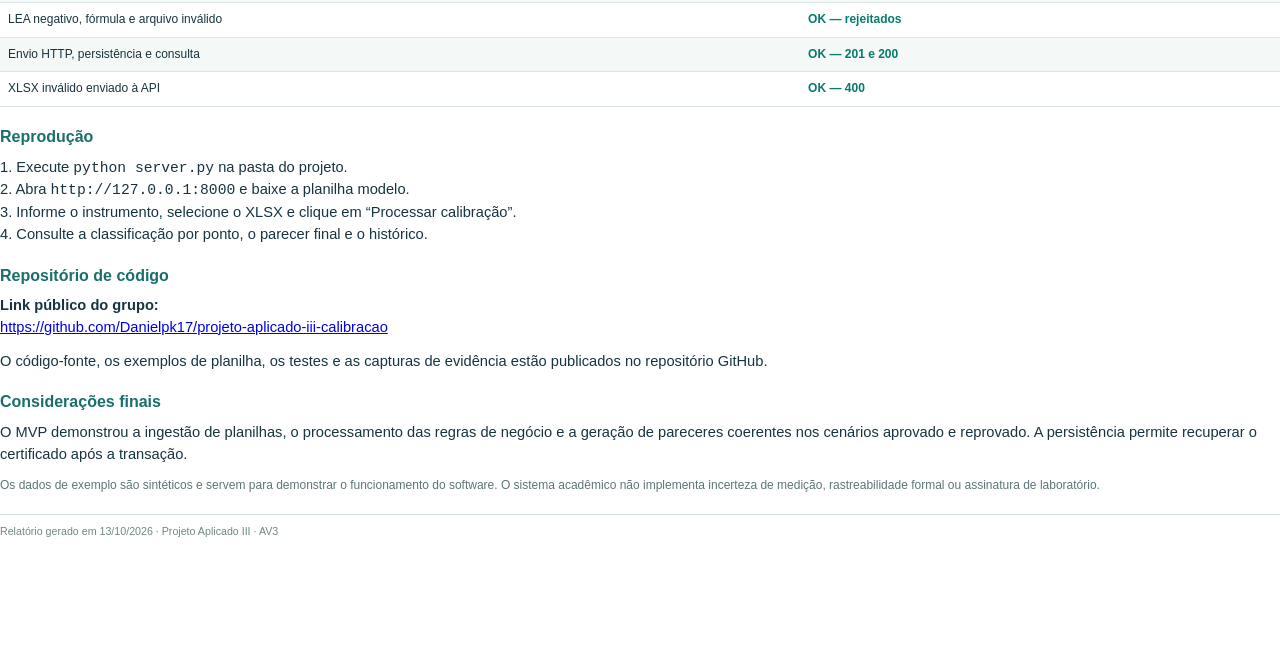
==== commit 57e56260: "Identifica entrega individual no relatório" ====
--- a/relatorio.html
+++ b/relatorio.html
@@ -21,8 +21,7 @@
       </div>
     </div>
     <div class="cover-bottom">
-      <p><strong>Equipe / integrantes:</strong> ______________________________________________</p>
-      <p><strong>Instituição / turma:</strong> _________________________________________________</p>
+      <p><strong>Modalidade:</strong> trabalho individual</p>
       <p>13 de outubro de 2026</p>
     </div>
   </section>
